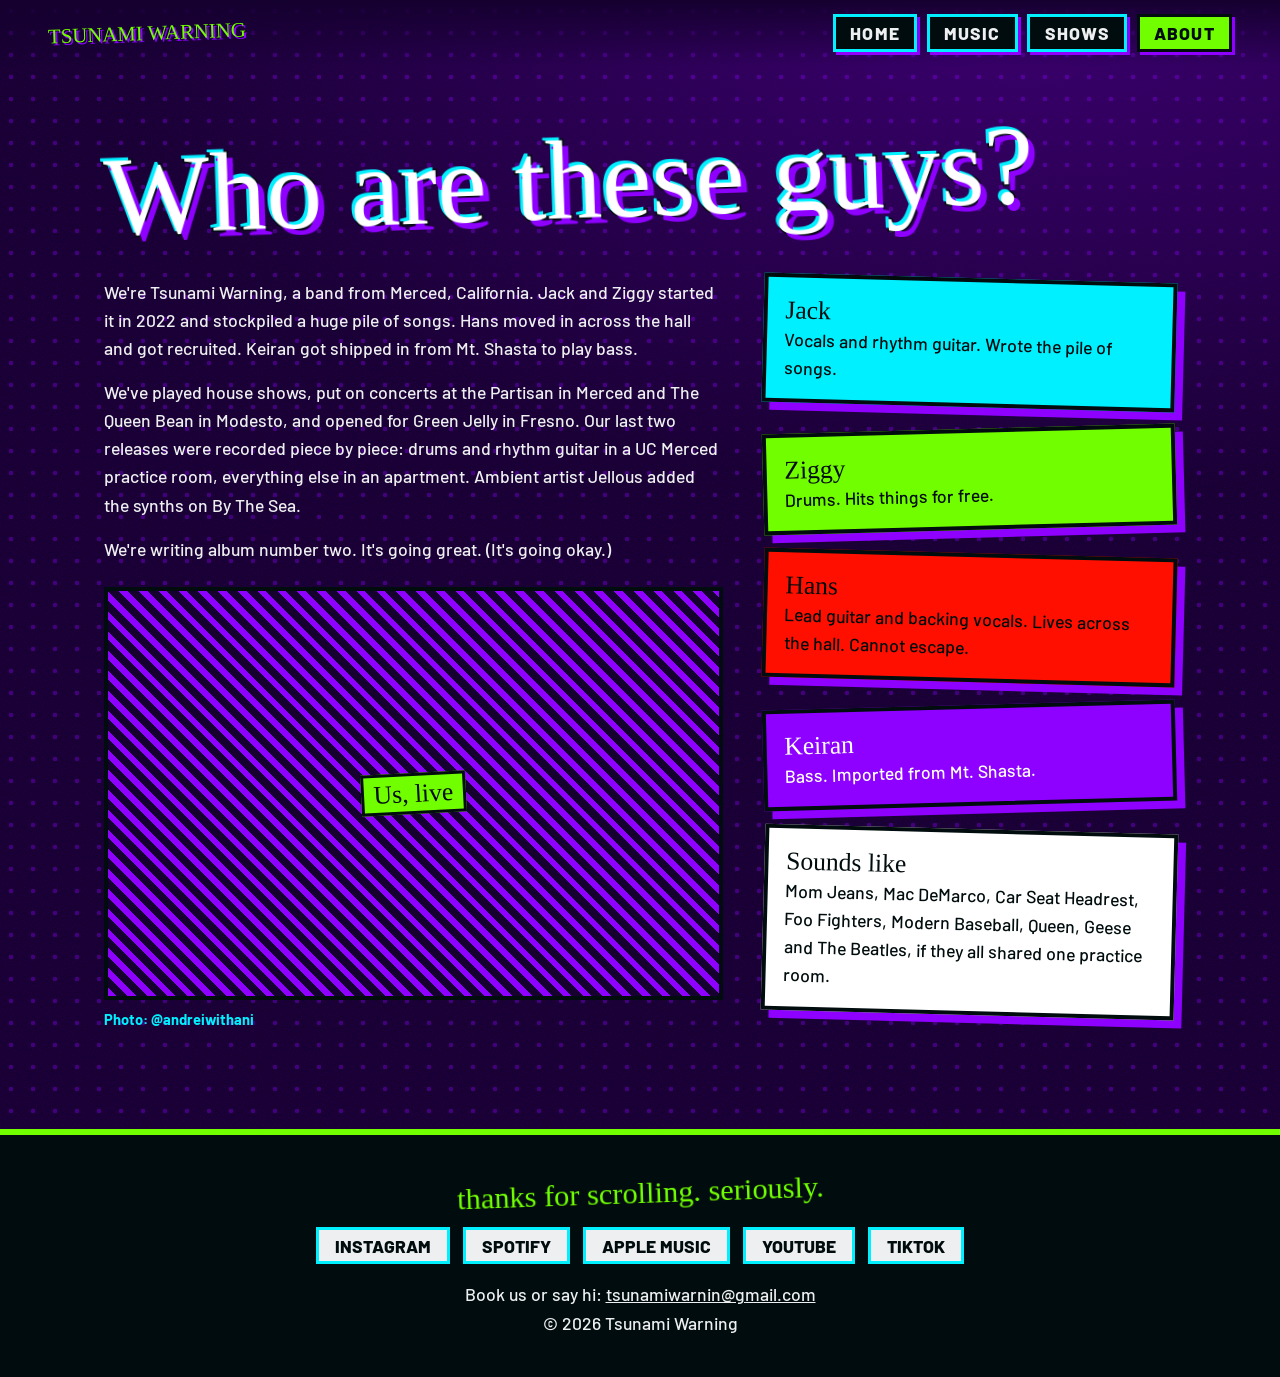
==== about.html @ 98453cb0 "Add files via upload" ====
<!DOCTYPE html>
<html lang="en">
<head>
<meta charset="utf-8">
<meta name="viewport" content="width=device-width, initial-scale=1">
<title>About | Tsunami Warning</title>
<meta name="description" content="Tsunami Warning: four friends from Merced, CA who play indie rock for fun.">
<link rel="preconnect" href="https://fonts.googleapis.com">
<link rel="preconnect" href="https://fonts.gstatic.com" crossorigin>
<link href="https://fonts.googleapis.com/css2?family=Barlow:wght@500;700;800&family=Permanent+Marker&family=Rubik+Spray+Paint&display=swap" rel="stylesheet">
<link rel="icon" href="images/logo.png">
<link rel="stylesheet" href="style.css">
</head>
<body>
<div class="wash" aria-hidden="true"><div class="layer"></div><div class="layer"></div><div class="layer"></div></div>
<nav><a class="brand" href="index.html">TSUNAMI WARNING</a><ul><li><a href="index.html">Home</a></li><li><a href="music.html">Music</a></li><li><a href="shows.html">Shows</a></li><li><a href="about.html" aria-current="page">About</a></li></ul></nav>
<main>
<div class="page-head"><h1 class="in" style="--r:-2deg">Who are these guys?</h1></div>
<section class="about">
<div>
<p>We're Tsunami Warning, a band from Merced, California. Jack and Ziggy started it in 2022 and stockpiled a huge pile of songs. Hans moved in across the hall and got recruited. Keiran got shipped in from Mt. Shasta to play bass.</p>
<p>We've played house shows, put on concerts at the Partisan in Merced and The Queen Bean in Modesto, and opened for Green Jelly in Fresno. Our last two releases were recorded piece by piece: drums and rhythm guitar in a UC Merced practice room, everything else in an apartment. Ambient artist Jellous added the synths on By The Sea.</p>
<p>We're writing album number two. It's going great. (It's going okay.)</p>
<div class="art wide"><span>Us, live</span><img src="images/band.jpg" alt="Us, live" loading="lazy" onerror="this.remove()"></div>
<small class="credit">Photo: @andreiwithani</small>
</div>
<ul class="members">
<li class="card"><b>Jack</b>Vocals and rhythm guitar. Wrote the pile of songs.</li>
<li class="card"><b>Ziggy</b>Drums. Hits things for free.</li>
<li class="card"><b>Hans</b>Lead guitar and backing vocals. Lives across the hall. Cannot escape.</li>
<li class="card"><b>Keiran</b>Bass. Imported from Mt. Shasta.</li>
<li class="card" style="background:#fff"><b>Sounds like</b>Mom Jeans, Mac DeMarco, Car Seat Headrest, Foo Fighters, Modern Baseball, Queen, Geese and The Beatles, if they all shared one practice room.</li>
</ul>
</section>
</main>
<footer>
<p class="note">thanks for scrolling. seriously.</p>
<div class="links"><a href="https://www.instagram.com/tsunamiwarningtheband">Instagram</a><a href="https://open.spotify.com/artist/2QBgW9PXVuxDVkSPlu98FF">Spotify</a><a href="https://music.apple.com/us/artist/tsunami-warning/1739964219">Apple Music</a><a href="https://www.youtube.com/@TsunamiWarnin">YouTube</a><a href="https://www.tiktok.com/@tsunamiwarningtheband">TikTok</a></div>
<p>Book us or say hi: <a href="mailto:tsunamiwarnin@gmail.com">tsunamiwarnin@gmail.com</a></p>
<p>&copy; 2026 Tsunami Warning</p>
</footer>
</body>
</html>
---- style.css ----
*{box-sizing:border-box;margin:0}
:root{--cyan:#00F0FF;--purple:#8E00FF;--red:#FF0F00;--lime:#71FF00;--ink:#000C0D;--dark:#15002F;--light:#EDEFF0;
--wave:url("data:image/svg+xml,%3Csvg xmlns='http://www.w3.org/2000/svg' viewBox='0 0 1200 120'%3E%3Cpath d='M0 70C150 0 300 130 450 70S750 10 900 70 1050 130 1200 70V120H0Z'/%3E%3C/svg%3E");
--grain:url("data:image/svg+xml,%3Csvg xmlns='http://www.w3.org/2000/svg' width='200' height='200'%3E%3Cfilter id='n'%3E%3CfeTurbulence type='fractalNoise' baseFrequency='.8' numOctaves='2'/%3E%3C/filter%3E%3Crect width='200' height='200' filter='url(%23n)' opacity='.5'/%3E%3C/svg%3E")}
html{scroll-behavior:smooth}
body{background:var(--dark);background-image:radial-gradient(rgba(142,0,255,.35) 2px,transparent 2.6px),radial-gradient(120% 60% at 80% 0,#3B006F,transparent 60%),var(--grain);background-size:22px 22px,auto,200px 200px;background-blend-mode:normal,normal,soft-light;color:var(--light);font:500 1.1rem/1.6 Barlow,system-ui,sans-serif;min-height:100vh;display:flex;flex-direction:column;overflow-x:hidden}
main{flex:1;padding-top:5.5rem}
a{color:inherit}
:focus-visible{outline:4px solid var(--lime);outline-offset:3px}
h1,h2,h3{font-family:"Permanent Marker",cursive;font-weight:400;line-height:1.05}
.note{font:400 1.5rem/1.2 "Permanent Marker",cursive;display:inline-block;color:var(--lime);transform:rotate(-2deg)}

/* wave wash on every page load */
.wash{position:fixed;inset:0;z-index:100;overflow:hidden;pointer-events:none;animation:gone 0s 2.7s forwards}
.layer{position:absolute;inset:0;background:var(--c);transform:translateY(calc(100% + 120px));animation:rise 2s cubic-bezier(.65,0,.3,1) var(--d) forwards}
.layer::before{content:"";position:absolute;left:0;right:0;top:-119px;height:120px;background:var(--c);-webkit-mask:var(--wave) 0 0/600px 120px repeat-x;mask:var(--wave) 0 0/600px 120px repeat-x;animation:slosh 1.4s linear infinite}
.layer:nth-child(1){--c:var(--lime);--d:0s}
.layer:nth-child(2){--c:var(--cyan);--d:.2s}
.layer:nth-child(3){--c:var(--dark);--d:.4s}
@keyframes rise{to{transform:translateY(-100%)}}
@keyframes slosh{to{-webkit-mask-position:600px 0;mask-position:600px 0}}
@keyframes gone{to{visibility:hidden}}
/* spray-in: blurry to sharp, like the logo lettering */
.in{opacity:0;filter:blur(14px);transform:translateY(24px) rotate(var(--r,0deg));animation:spray .9s ease-out var(--t,1.9s) forwards}
@keyframes spray{to{opacity:1;filter:blur(0);transform:rotate(var(--r,0deg))}}

nav{position:fixed;top:0;left:0;right:0;z-index:50;display:flex;justify-content:space-between;align-items:center;gap:1rem;padding:.9rem clamp(1rem,4vw,3rem);background:linear-gradient(var(--dark),transparent)}
.brand{font:400 1.3rem "Permanent Marker",cursive;text-decoration:none;color:var(--lime);text-shadow:2px 2px 0 var(--purple);transform:rotate(-2deg)}
nav ul{display:flex;gap:.6rem;list-style:none;padding:0;flex-wrap:wrap}
nav ul a{display:block;text-decoration:none;font-weight:800;text-transform:uppercase;letter-spacing:.06em;background:var(--ink);border:3px solid var(--cyan);box-shadow:3px 3px 0 var(--purple);padding:.1rem .9rem;transition:transform .15s}
nav ul a:hover{transform:translate(-2px,-2px) rotate(-3deg);background:var(--cyan);color:var(--ink)}
nav ul a[aria-current]{background:var(--lime);border-color:var(--ink);color:var(--ink)}

.hero{display:grid;grid-template-columns:1.3fr 1fr;column-gap:2rem;align-items:center;padding:clamp(1.5rem,5vw,3rem) clamp(1.2rem,5vw,4rem) 3rem;max-width:1200px;margin:auto}
.hero>*{grid-column:1;justify-self:start}
.hero .logo{grid-column:2;grid-row:1/span 4;justify-self:center;width:min(100%,430px);aspect-ratio:1;border-radius:50%;border:5px solid var(--ink);box-shadow:10px 10px 0 var(--purple),-6px -6px 0 var(--cyan);object-fit:cover;background:var(--light)}
.title{font-family:"Rubik Spray Paint","Permanent Marker",cursive;font-size:clamp(3rem,9vw,7.5rem);line-height:.95;color:#fff;-webkit-text-stroke:3px var(--ink);paint-order:stroke fill;text-shadow:6px 6px 0 var(--purple),-3px -3px 0 var(--cyan);transform:rotate(-3deg)}
.title span{display:block;color:var(--lime);margin-left:.3em}
.hero p.lead{max-width:30ch;font-size:1.4rem;font-weight:700;margin:1.5rem 0 .5rem}
.cta{display:flex;gap:1rem;flex-wrap:wrap;margin-top:1.5rem}
.btn{display:inline-block;font-weight:800;text-transform:uppercase;letter-spacing:.05em;text-decoration:none;background:var(--light);color:var(--ink);border:4px solid var(--ink);box-shadow:6px 6px 0 var(--cyan);padding:.6rem 1.3rem;transition:transform .12s,box-shadow .12s}
.btn:hover{transform:translate(4px,4px);box-shadow:2px 2px 0 var(--cyan)}
.btn.main{background:var(--lime)}
.btn.sm{padding:.2rem .8rem;font-size:.95rem;box-shadow:4px 4px 0 var(--purple);border-width:3px}

.ticker{overflow:hidden;background:var(--lime);color:var(--ink);border-block:4px solid var(--ink);transform:rotate(-1.5deg);margin:1rem -2rem;font:400 1.4rem "Permanent Marker",cursive}
.track{display:flex;width:max-content;animation:scroll 28s linear infinite;padding:.5rem 0}
.track span{padding-right:2rem;white-space:nowrap}
@keyframes scroll{to{transform:translateX(-50%)}}

.page-head{padding:2rem clamp(1.2rem,5vw,4rem) 0;max-width:1200px;margin:auto}
.page-head h1{font-size:clamp(3rem,10vw,7rem);color:#fff;-webkit-text-stroke:3px var(--ink);paint-order:stroke fill;text-shadow:6px 6px 0 var(--purple),-3px -3px 0 var(--cyan);transform:rotate(-2deg)}
section{padding:2.5rem clamp(1.2rem,5vw,4rem) 3rem;max-width:1200px;margin:auto}
h2{font-size:clamp(2rem,5vw,3.2rem);margin-bottom:1.8rem;color:#fff;text-shadow:3px 3px 0 var(--purple)}
h2::after{content:"";display:block;height:14px;width:min(260px,70%);background:var(--cyan);-webkit-mask:var(--wave) 0 0/90px 14px repeat-x;mask:var(--wave) 0 0/90px 14px repeat-x;margin-top:.4rem}
.card{background:var(--light);color:var(--ink);border:4px solid var(--ink);box-shadow:8px 8px 0 var(--purple);padding:1.1rem}

.releases{display:grid;grid-template-columns:repeat(auto-fit,minmax(220px,1fr));gap:2.2rem}
.rel{position:relative;transition:transform .2s}
.rel:nth-child(odd){transform:rotate(-2deg)}.rel:nth-child(even){transform:rotate(1.8deg);box-shadow:8px 8px 0 var(--cyan)}
.rel:hover{transform:rotate(0) scale(1.03)}
.rel::before{content:"";position:absolute;top:-14px;left:50%;width:90px;height:26px;background:rgba(113,255,0,.9);border:2px solid var(--ink);transform:translateX(-50%) rotate(-4deg)}
.art{position:relative;aspect-ratio:1;display:grid;place-items:center;text-align:center;padding:1rem;margin-bottom:.9rem;border:4px solid var(--ink);background:repeating-linear-gradient(45deg,var(--purple) 0 6px,var(--dark) 6px 14px);font:400 1.6rem/1 "Permanent Marker",cursive}
.art span{background:var(--lime);color:var(--ink);border:3px solid var(--ink);padding:.3rem .6rem;transform:rotate(-3deg)}
.art.wide{aspect-ratio:3/2;margin:1.5rem 0 .3rem}
.art img{position:absolute;inset:0;width:100%;height:100%;object-fit:cover}
.rel h3{font-size:1.4rem}.rel p{font-weight:700;opacity:.65}
.rel .links{display:flex;gap:.6rem;margin-top:.7rem;flex-wrap:wrap}
.vids{display:grid;grid-template-columns:repeat(auto-fit,minmax(300px,1fr));gap:2rem}
.vids .card{padding:.5rem}.vids .card:nth-child(odd){transform:rotate(-1deg)}.vids .card:nth-child(even){transform:rotate(1deg);box-shadow:8px 8px 0 var(--red)}
.vids iframe{display:block;width:100%;aspect-ratio:16/9;border:0}

.shows{list-style:none;padding:0;display:grid;gap:1.5rem}
.ticket{display:grid;grid-template-columns:auto 1fr auto;gap:1.5rem;align-items:center;background:var(--lime);color:var(--ink);border:4px dashed var(--ink);box-shadow:8px 8px 0 var(--cyan);padding:1.2rem 1.5rem}
.ticket:nth-child(even){transform:rotate(1deg);background:var(--cyan);box-shadow:8px 8px 0 var(--purple)}.ticket:nth-child(odd){transform:rotate(-1deg)}
.ticket time{font:400 2.2rem/1 "Permanent Marker",cursive;padding-right:1.5rem;border-right:4px dashed var(--ink)}
.ticket b{font-size:1.4rem}.ticket small{display:block;font-size:1.05rem;font-weight:600}

.about{display:grid;grid-template-columns:3fr 2fr;gap:2.5rem;align-items:start}
.about p+p{margin-top:1rem}
.members{list-style:none;padding:0;display:grid;gap:1.4rem}
.members li:nth-child(odd){transform:rotate(1.5deg)}.members li:nth-child(even){transform:rotate(-1.5deg)}
.members b{font:400 1.6rem "Permanent Marker",cursive;display:block}
.members li:nth-child(1){background:var(--cyan)}.members li:nth-child(2){background:var(--lime)}.members li:nth-child(3){background:var(--red)}.members li:nth-child(4){background:var(--purple);color:#fff}
small.credit{font-weight:700;color:var(--cyan)}

footer{margin-top:3rem;background:var(--ink);border-top:6px solid var(--lime);text-align:center;padding:2.5rem 1.5rem}
footer .note{font-size:1.9rem}
footer .links{display:flex;justify-content:center;gap:.8rem;flex-wrap:wrap;margin:1rem 0}
footer .links a{background:var(--light);color:var(--ink);font-weight:800;text-transform:uppercase;text-decoration:none;padding:.1rem 1rem;border:3px solid var(--cyan)}
footer .links a:hover{background:var(--lime)}
@media(max-width:800px){.hero{grid-template-columns:1fr}.hero .logo{grid-column:1;grid-row:auto;order:-1;width:min(80%,320px);margin-bottom:1.5rem}}
@media(max-width:700px){.brand{display:none}nav{justify-content:center}.about{grid-template-columns:1fr}.ticket{grid-template-columns:1fr;gap:.5rem}.ticket time{border:0;padding:0}}
@media(prefers-reduced-motion:reduce){.wash{display:none}.in{animation:none;opacity:1;filter:none;transform:rotate(var(--r,0deg))}.track{animation:none}}
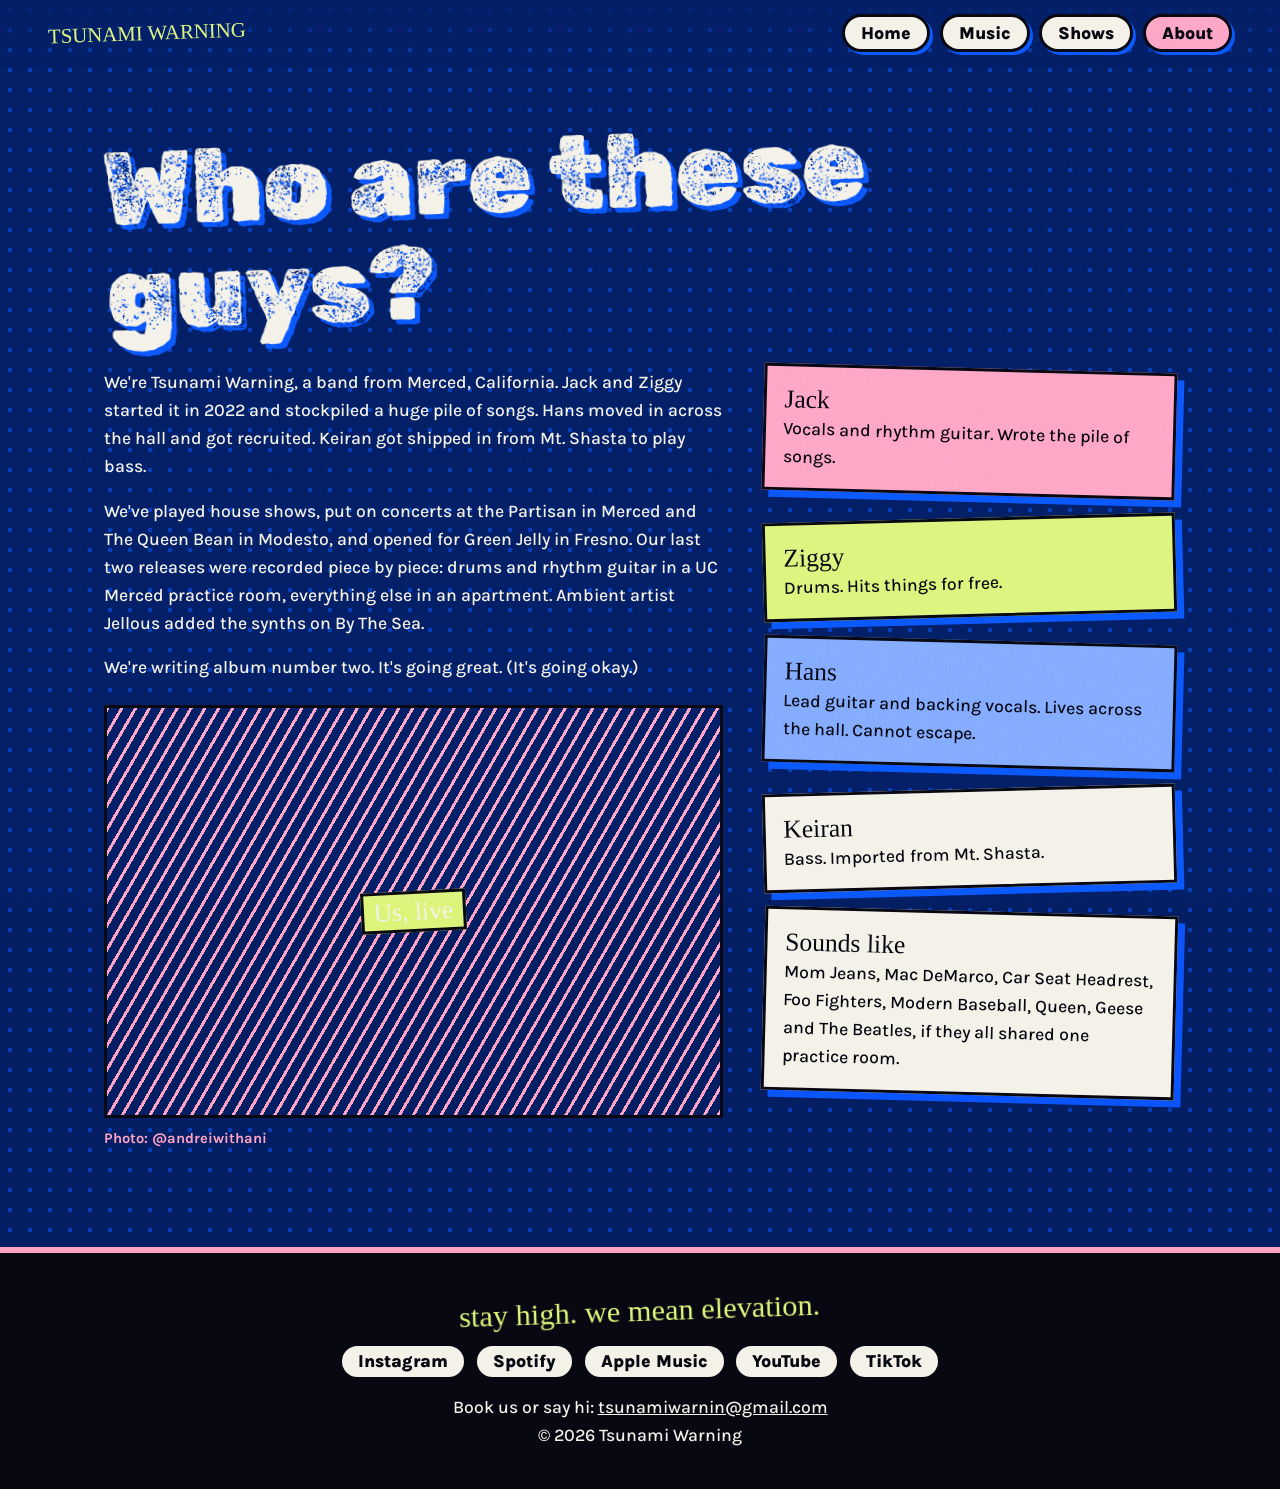
==== commit d85f4cfd: "Add files via upload" ====
--- a/about.html
+++ b/about.html
@@ -4,10 +4,10 @@
 <meta charset="utf-8">
 <meta name="viewport" content="width=device-width, initial-scale=1">
 <title>About | Tsunami Warning</title>
-<meta name="description" content="Tsunami Warning: four friends from Merced, CA who play indie rock for fun.">
+<meta name="description" content="Tsunami Warning: indie rock from Merced, CA. What do you do in a Tsunami Warning? Get as high as possible.">
 <link rel="preconnect" href="https://fonts.googleapis.com">
 <link rel="preconnect" href="https://fonts.gstatic.com" crossorigin>
-<link href="https://fonts.googleapis.com/css2?family=Barlow:wght@500;700;800&family=Permanent+Marker&family=Rubik+Spray+Paint&display=swap" rel="stylesheet">
+<link href="https://fonts.googleapis.com/css2?family=Karla:wght@500;700;800&family=Permanent+Marker&family=Rubik+Dirt&display=swap" rel="stylesheet">
 <link rel="icon" href="images/logo.png">
 <link rel="stylesheet" href="style.css">
 </head>
@@ -28,16 +28,17 @@
 <li class="card"><b>Jack</b>Vocals and rhythm guitar. Wrote the pile of songs.</li>
 <li class="card"><b>Ziggy</b>Drums. Hits things for free.</li>
 <li class="card"><b>Hans</b>Lead guitar and backing vocals. Lives across the hall. Cannot escape.</li>
-<li class="card"><b>Keiran</b>Bass. Imported from Mt. Shasta.</li>
-<li class="card" style="background:#fff"><b>Sounds like</b>Mom Jeans, Mac DeMarco, Car Seat Headrest, Foo Fighters, Modern Baseball, Queen, Geese and The Beatles, if they all shared one practice room.</li>
+<li class="card" style="background-color:var(--paper)"><b>Keiran</b>Bass. Imported from Mt. Shasta.</li>
+<li class="card" style="background-color:var(--paper)"><b>Sounds like</b>Mom Jeans, Mac DeMarco, Car Seat Headrest, Foo Fighters, Modern Baseball, Queen, Geese and The Beatles, if they all shared one practice room.</li>
 </ul>
 </section>
 </main>
 <footer>
-<p class="note">thanks for scrolling. seriously.</p>
+<p class="note">stay high. we mean elevation.</p>
 <div class="links"><a href="https://www.instagram.com/tsunamiwarningtheband">Instagram</a><a href="https://open.spotify.com/artist/2QBgW9PXVuxDVkSPlu98FF">Spotify</a><a href="https://music.apple.com/us/artist/tsunami-warning/1739964219">Apple Music</a><a href="https://www.youtube.com/@TsunamiWarnin">YouTube</a><a href="https://www.tiktok.com/@tsunamiwarningtheband">TikTok</a></div>
 <p>Book us or say hi: <a href="mailto:tsunamiwarnin@gmail.com">tsunamiwarnin@gmail.com</a></p>
 <p>&copy; 2026 Tsunami Warning</p>
 </footer>
+
 </body>
 </html>
--- a/style.css
+++ b/style.css
@@ -1,94 +1,111 @@
 *{box-sizing:border-box;margin:0}
-:root{--cyan:#00F0FF;--purple:#8E00FF;--red:#FF0F00;--lime:#71FF00;--ink:#000C0D;--dark:#15002F;--light:#EDEFF0;
+[hidden]{display:none!important}
+:root{--navy:#031e63;--royal:#0a55ff;--pink:#ffa3c4;--crimson:#b00b40;--lime:#dcf47a;--ink:#080812;--paper:#f4f1e8;
 --wave:url("data:image/svg+xml,%3Csvg xmlns='http://www.w3.org/2000/svg' viewBox='0 0 1200 120'%3E%3Cpath d='M0 70C150 0 300 130 450 70S750 10 900 70 1050 130 1200 70V120H0Z'/%3E%3C/svg%3E");
---grain:url("data:image/svg+xml,%3Csvg xmlns='http://www.w3.org/2000/svg' width='200' height='200'%3E%3Cfilter id='n'%3E%3CfeTurbulence type='fractalNoise' baseFrequency='.8' numOctaves='2'/%3E%3C/filter%3E%3Crect width='200' height='200' filter='url(%23n)' opacity='.5'/%3E%3C/svg%3E")}
+--grain:url("data:image/svg+xml,%3Csvg xmlns='http://www.w3.org/2000/svg' width='220' height='220'%3E%3Cfilter id='n'%3E%3CfeTurbulence type='fractalNoise' baseFrequency='.75' numOctaves='3'/%3E%3C/filter%3E%3Crect width='220' height='220' filter='url(%23n)'/%3E%3C/svg%3E")}
 html{scroll-behavior:smooth}
-body{background:var(--dark);background-image:radial-gradient(rgba(142,0,255,.35) 2px,transparent 2.6px),radial-gradient(120% 60% at 80% 0,#3B006F,transparent 60%),var(--grain);background-size:22px 22px,auto,200px 200px;background-blend-mode:normal,normal,soft-light;color:var(--light);font:500 1.1rem/1.6 Barlow,system-ui,sans-serif;min-height:100vh;display:flex;flex-direction:column;overflow-x:hidden}
+body{background:var(--navy) radial-gradient(rgba(10,85,255,.55) 2px,transparent 2.6px) 0 0/20px 20px;color:var(--paper);font:500 1.1rem/1.6 Karla,system-ui,sans-serif;min-height:100vh;display:flex;flex-direction:column;overflow-x:hidden}
+body::after{content:"";position:fixed;inset:0;background:var(--grain);opacity:.22;mix-blend-mode:overlay;pointer-events:none;z-index:60}
 main{flex:1;padding-top:5.5rem}
 a{color:inherit}
 :focus-visible{outline:4px solid var(--lime);outline-offset:3px}
 h1,h2,h3{font-family:"Permanent Marker",cursive;font-weight:400;line-height:1.05}
 .note{font:400 1.5rem/1.2 "Permanent Marker",cursive;display:inline-block;color:var(--lime);transform:rotate(-2deg)}
 
-/* wave wash on every page load */
 .wash{position:fixed;inset:0;z-index:100;overflow:hidden;pointer-events:none;animation:gone 0s 2.7s forwards}
 .layer{position:absolute;inset:0;background:var(--c);transform:translateY(calc(100% + 120px));animation:rise 2s cubic-bezier(.65,0,.3,1) var(--d) forwards}
 .layer::before{content:"";position:absolute;left:0;right:0;top:-119px;height:120px;background:var(--c);-webkit-mask:var(--wave) 0 0/600px 120px repeat-x;mask:var(--wave) 0 0/600px 120px repeat-x;animation:slosh 1.4s linear infinite}
-.layer:nth-child(1){--c:var(--lime);--d:0s}
-.layer:nth-child(2){--c:var(--cyan);--d:.2s}
-.layer:nth-child(3){--c:var(--dark);--d:.4s}
+.layer:nth-child(1){--c:var(--pink);--d:0s}
+.layer:nth-child(2){--c:var(--royal);--d:.2s}
+.layer:nth-child(3){--c:var(--navy);--d:.4s}
 @keyframes rise{to{transform:translateY(-100%)}}
 @keyframes slosh{to{-webkit-mask-position:600px 0;mask-position:600px 0}}
 @keyframes gone{to{visibility:hidden}}
-/* spray-in: blurry to sharp, like the logo lettering */
-.in{opacity:0;filter:blur(14px);transform:translateY(24px) rotate(var(--r,0deg));animation:spray .9s ease-out var(--t,1.9s) forwards}
-@keyframes spray{to{opacity:1;filter:blur(0);transform:rotate(var(--r,0deg))}}
+.in{opacity:0;transform:translateY(24px) rotate(var(--r,0deg));animation:pop .8s cubic-bezier(.3,1.5,.5,1) var(--t,1.9s) forwards}
+@keyframes pop{to{opacity:1;transform:rotate(var(--r,0deg))}}
 
-nav{position:fixed;top:0;left:0;right:0;z-index:50;display:flex;justify-content:space-between;align-items:center;gap:1rem;padding:.9rem clamp(1rem,4vw,3rem);background:linear-gradient(var(--dark),transparent)}
-.brand{font:400 1.3rem "Permanent Marker",cursive;text-decoration:none;color:var(--lime);text-shadow:2px 2px 0 var(--purple);transform:rotate(-2deg)}
+nav{position:fixed;top:0;left:0;right:0;z-index:50;display:flex;justify-content:space-between;align-items:center;gap:1rem;padding:.9rem clamp(1rem,4vw,3rem);background:linear-gradient(var(--navy),transparent)}
+.brand{font:400 1.3rem "Permanent Marker",cursive;text-decoration:none;color:var(--lime);transform:rotate(-2deg)}
 nav ul{display:flex;gap:.6rem;list-style:none;padding:0;flex-wrap:wrap}
-nav ul a{display:block;text-decoration:none;font-weight:800;text-transform:uppercase;letter-spacing:.06em;background:var(--ink);border:3px solid var(--cyan);box-shadow:3px 3px 0 var(--purple);padding:.1rem .9rem;transition:transform .15s}
-nav ul a:hover{transform:translate(-2px,-2px) rotate(-3deg);background:var(--cyan);color:var(--ink)}
-nav ul a[aria-current]{background:var(--lime);border-color:var(--ink);color:var(--ink)}
+nav ul a{display:block;text-decoration:none;font-weight:800;background:var(--paper);color:var(--ink);border:3px solid var(--ink);border-radius:999px;box-shadow:3px 3px 0 var(--royal);padding:.1rem 1rem;transition:transform .15s}
+nav ul a:hover{transform:translate(-2px,-2px) rotate(-3deg)}
+nav ul a[aria-current]{background:var(--pink)}
 
-.hero{display:grid;grid-template-columns:1.3fr 1fr;column-gap:2rem;align-items:center;padding:clamp(1.5rem,5vw,3rem) clamp(1.2rem,5vw,4rem) 3rem;max-width:1200px;margin:auto}
+.hero{display:grid;grid-template-columns:1.3fr 1fr;column-gap:2rem;align-items:center;padding:clamp(1.5rem,5vw,3rem) clamp(1.2rem,5vw,4rem) 3rem;max-width:1200px;margin:auto;position:relative;isolation:isolate}
+.hero::before{content:"";position:absolute;right:6%;top:6%;width:240px;height:300px;background:repeating-linear-gradient(-60deg,var(--lime) 0 2px,transparent 2px 9px);opacity:.6;transform:rotate(14deg);z-index:-1}
 .hero>*{grid-column:1;justify-self:start}
-.hero .logo{grid-column:2;grid-row:1/span 4;justify-self:center;width:min(100%,430px);aspect-ratio:1;border-radius:50%;border:5px solid var(--ink);box-shadow:10px 10px 0 var(--purple),-6px -6px 0 var(--cyan);object-fit:cover;background:var(--light)}
-.title{font-family:"Rubik Spray Paint","Permanent Marker",cursive;font-size:clamp(3rem,9vw,7.5rem);line-height:.95;color:#fff;-webkit-text-stroke:3px var(--ink);paint-order:stroke fill;text-shadow:6px 6px 0 var(--purple),-3px -3px 0 var(--cyan);transform:rotate(-3deg)}
-.title span{display:block;color:var(--lime);margin-left:.3em}
-.hero p.lead{max-width:30ch;font-size:1.4rem;font-weight:700;margin:1.5rem 0 .5rem}
-.cta{display:flex;gap:1rem;flex-wrap:wrap;margin-top:1.5rem}
-.btn{display:inline-block;font-weight:800;text-transform:uppercase;letter-spacing:.05em;text-decoration:none;background:var(--light);color:var(--ink);border:4px solid var(--ink);box-shadow:6px 6px 0 var(--cyan);padding:.6rem 1.3rem;transition:transform .12s,box-shadow .12s}
-.btn:hover{transform:translate(4px,4px);box-shadow:2px 2px 0 var(--cyan)}
+.hero .logo{grid-column:2;grid-row:1/span 5;justify-self:center;width:min(100%,420px);aspect-ratio:1;border-radius:50%;border:5px solid var(--ink);box-shadow:9px 9px 0 var(--crimson);animation:bob 5s ease-in-out infinite}
+@keyframes bob{50%{translate:0 -10px}}
+.title{font:400 clamp(3rem,9vw,7.2rem)/.95 "Rubik Dirt","Permanent Marker",cursive;color:var(--paper);text-shadow:5px 5px 0 var(--royal);transform:rotate(-2deg)}
+.title span{display:block;color:var(--pink);margin-left:.3em}
+.ask{margin-top:1.5rem;font-weight:800;text-transform:uppercase;letter-spacing:.12em;font-size:1rem;color:var(--pink)}
+.answer{font:400 clamp(2rem,5.5vw,3.6rem)/1.05 "Permanent Marker",cursive;color:var(--lime);text-decoration:underline wavy var(--pink);text-underline-offset:.2em;text-decoration-thickness:3px;transform:rotate(-1deg);margin-top:.3rem}
+.cta{display:flex;gap:1rem;flex-wrap:wrap;margin-top:1.8rem}
+.btn{display:inline-block;font-weight:800;text-decoration:none;background:var(--paper);color:var(--ink);border:3px solid var(--ink);border-radius:10px;box-shadow:5px 5px 0 var(--pink);padding:.6rem 1.3rem;transition:transform .12s,box-shadow .12s}
+.btn:hover{transform:translate(3px,3px) rotate(-1deg);box-shadow:2px 2px 0 var(--pink)}
 .btn.main{background:var(--lime)}
-.btn.sm{padding:.2rem .8rem;font-size:.95rem;box-shadow:4px 4px 0 var(--purple);border-width:3px}
+.btn.sm{padding:.2rem .8rem;font-size:.95rem;box-shadow:3px 3px 0 var(--royal)}
 
-.ticker{overflow:hidden;background:var(--lime);color:var(--ink);border-block:4px solid var(--ink);transform:rotate(-1.5deg);margin:1rem -2rem;font:400 1.4rem "Permanent Marker",cursive}
-.track{display:flex;width:max-content;animation:scroll 28s linear infinite;padding:.5rem 0}
+.ticker{overflow:hidden;background:var(--crimson);color:var(--paper);border-block:4px solid var(--ink);transform:rotate(-1.5deg);margin:1rem -2rem;font:400 1.35rem "Permanent Marker",cursive}
+.track{display:flex;width:max-content;animation:scroll 32s linear infinite;padding:.5rem 0}
 .track span{padding-right:2rem;white-space:nowrap}
 @keyframes scroll{to{transform:translateX(-50%)}}
 
 .page-head{padding:2rem clamp(1.2rem,5vw,4rem) 0;max-width:1200px;margin:auto}
-.page-head h1{font-size:clamp(3rem,10vw,7rem);color:#fff;-webkit-text-stroke:3px var(--ink);paint-order:stroke fill;text-shadow:6px 6px 0 var(--purple),-3px -3px 0 var(--cyan);transform:rotate(-2deg)}
+.page-head h1{font:400 clamp(3rem,10vw,6.5rem)/1 "Rubik Dirt","Permanent Marker",cursive;text-shadow:5px 5px 0 var(--royal);transform:rotate(-2deg)}
 section{padding:2.5rem clamp(1.2rem,5vw,4rem) 3rem;max-width:1200px;margin:auto}
-h2{font-size:clamp(2rem,5vw,3.2rem);margin-bottom:1.8rem;color:#fff;text-shadow:3px 3px 0 var(--purple)}
-h2::after{content:"";display:block;height:14px;width:min(260px,70%);background:var(--cyan);-webkit-mask:var(--wave) 0 0/90px 14px repeat-x;mask:var(--wave) 0 0/90px 14px repeat-x;margin-top:.4rem}
-.card{background:var(--light);color:var(--ink);border:4px solid var(--ink);box-shadow:8px 8px 0 var(--purple);padding:1.1rem}
+h2{font-size:clamp(2rem,5vw,3.2rem);margin-bottom:1.8rem;text-shadow:3px 3px 0 var(--royal)}
+h2::after{content:"";display:block;height:14px;width:min(260px,70%);background:var(--pink);-webkit-mask:var(--wave) 0 0/90px 14px repeat-x;mask:var(--wave) 0 0/90px 14px repeat-x;margin-top:.4rem}
+.card{background:var(--paper) radial-gradient(circle at 15% 10%,rgba(60,40,0,.10),transparent 45%),radial-gradient(circle at 90% 95%,rgba(60,40,0,.12),transparent 40%);color:var(--ink);border:3px solid var(--ink);box-shadow:7px 7px 0 var(--royal);padding:1.1rem}
 
 .releases{display:grid;grid-template-columns:repeat(auto-fit,minmax(220px,1fr));gap:2.2rem}
 .rel{position:relative;transition:transform .2s}
-.rel:nth-child(odd){transform:rotate(-2deg)}.rel:nth-child(even){transform:rotate(1.8deg);box-shadow:8px 8px 0 var(--cyan)}
+.rel:nth-child(odd){transform:rotate(-2deg)}.rel:nth-child(even){transform:rotate(1.8deg);box-shadow:7px 7px 0 var(--crimson)}
 .rel:hover{transform:rotate(0) scale(1.03)}
-.rel::before{content:"";position:absolute;top:-14px;left:50%;width:90px;height:26px;background:rgba(113,255,0,.9);border:2px solid var(--ink);transform:translateX(-50%) rotate(-4deg)}
-.art{position:relative;aspect-ratio:1;display:grid;place-items:center;text-align:center;padding:1rem;margin-bottom:.9rem;border:4px solid var(--ink);background:repeating-linear-gradient(45deg,var(--purple) 0 6px,var(--dark) 6px 14px);font:400 1.6rem/1 "Permanent Marker",cursive}
-.art span{background:var(--lime);color:var(--ink);border:3px solid var(--ink);padding:.3rem .6rem;transform:rotate(-3deg)}
+.rel::before{content:"";position:absolute;top:-14px;left:50%;width:90px;height:26px;background:rgba(220,244,122,.9);border:2px solid var(--ink);transform:translateX(-50%) rotate(-4deg)}
+.art{position:relative;aspect-ratio:1;display:grid;place-items:center;text-align:center;padding:1rem;margin-bottom:.9rem;border:3px solid var(--ink);background:repeating-linear-gradient(-60deg,var(--pink) 0 3px,var(--navy) 3px 12px);font:400 1.6rem/1 "Permanent Marker",cursive}
+.art span{background:var(--lime);border:3px solid var(--ink);padding:.3rem .6rem;transform:rotate(-3deg)}
 .art.wide{aspect-ratio:3/2;margin:1.5rem 0 .3rem}
 .art img{position:absolute;inset:0;width:100%;height:100%;object-fit:cover}
 .rel h3{font-size:1.4rem}.rel p{font-weight:700;opacity:.65}
 .rel .links{display:flex;gap:.6rem;margin-top:.7rem;flex-wrap:wrap}
 .vids{display:grid;grid-template-columns:repeat(auto-fit,minmax(300px,1fr));gap:2rem}
-.vids .card{padding:.5rem}.vids .card:nth-child(odd){transform:rotate(-1deg)}.vids .card:nth-child(even){transform:rotate(1deg);box-shadow:8px 8px 0 var(--red)}
+.vids .card{padding:.5rem}.vids .card:nth-child(odd){transform:rotate(-1deg)}.vids .card:nth-child(even){transform:rotate(1deg);box-shadow:7px 7px 0 var(--crimson)}
 .vids iframe{display:block;width:100%;aspect-ratio:16/9;border:0}
 
+.search{display:flex;flex-wrap:wrap;align-items:center;gap:.8rem 1.2rem;margin-bottom:2rem}
+.search label{color:var(--lime)}
+.search input{flex:1;min-width:240px;max-width:520px;font:600 1.15rem Karla,sans-serif;color:var(--ink);background:var(--paper);border:3px solid var(--ink);border-radius:999px;box-shadow:4px 4px 0 var(--pink);padding:.6rem 1.3rem}
+.search input::placeholder{color:#555}
 .shows{list-style:none;padding:0;display:grid;gap:1.5rem}
-.ticket{display:grid;grid-template-columns:auto 1fr auto;gap:1.5rem;align-items:center;background:var(--lime);color:var(--ink);border:4px dashed var(--ink);box-shadow:8px 8px 0 var(--cyan);padding:1.2rem 1.5rem}
-.ticket:nth-child(even){transform:rotate(1deg);background:var(--cyan);box-shadow:8px 8px 0 var(--purple)}.ticket:nth-child(odd){transform:rotate(-1deg)}
-.ticket time{font:400 2.2rem/1 "Permanent Marker",cursive;padding-right:1.5rem;border-right:4px dashed var(--ink)}
-.ticket b{font-size:1.4rem}.ticket small{display:block;font-size:1.05rem;font-weight:600}
+.ticket{display:grid;grid-template-columns:auto 1fr auto;gap:1.5rem;align-items:center;background:var(--lime);color:var(--ink);border:3px dashed var(--ink);box-shadow:7px 7px 0 var(--royal);padding:1.2rem 1.5rem}
+.ticket:nth-child(even){transform:rotate(.8deg);background:var(--pink)}.ticket:nth-child(odd){transform:rotate(-.8deg)}
+.ticket.past{background:#9aa3bd;box-shadow:7px 7px 0 #1a2c78}
+.ticket time{font:400 2.1rem/1 "Permanent Marker",cursive;padding-right:1.5rem;border-right:3px dashed var(--ink)}
+.ticket b{font-size:1.35rem}.ticket small{display:block;font-size:1.05rem;font-weight:600}
+.tag{font-weight:800;text-transform:uppercase;letter-spacing:.1em;font-size:.85rem;border:2px solid var(--ink);padding:.1rem .6rem}
+#none{font-size:1.3rem;margin-top:1rem}
 
 .about{display:grid;grid-template-columns:3fr 2fr;gap:2.5rem;align-items:start}
 .about p+p{margin-top:1rem}
 .members{list-style:none;padding:0;display:grid;gap:1.4rem}
 .members li:nth-child(odd){transform:rotate(1.5deg)}.members li:nth-child(even){transform:rotate(-1.5deg)}
 .members b{font:400 1.6rem "Permanent Marker",cursive;display:block}
-.members li:nth-child(1){background:var(--cyan)}.members li:nth-child(2){background:var(--lime)}.members li:nth-child(3){background:var(--red)}.members li:nth-child(4){background:var(--purple);color:#fff}
-small.credit{font-weight:700;color:var(--cyan)}
+.members li:nth-child(1){background-color:var(--pink)}.members li:nth-child(2){background-color:var(--lime)}.members li:nth-child(3){background-color:#7fa8ff}
+small.credit{font-weight:700;color:var(--pink)}
 
-footer{margin-top:3rem;background:var(--ink);border-top:6px solid var(--lime);text-align:center;padding:2.5rem 1.5rem}
+footer{margin-top:3rem;background:var(--ink);border-top:6px solid var(--pink);text-align:center;padding:2.5rem 1.5rem}
 footer .note{font-size:1.9rem}
 footer .links{display:flex;justify-content:center;gap:.8rem;flex-wrap:wrap;margin:1rem 0}
-footer .links a{background:var(--light);color:var(--ink);font-weight:800;text-transform:uppercase;text-decoration:none;padding:.1rem 1rem;border:3px solid var(--cyan)}
+footer .links a{background:var(--paper);color:var(--ink);font-weight:800;text-decoration:none;border-radius:999px;padding:.1rem 1rem}
 footer .links a:hover{background:var(--lime)}
-@media(max-width:800px){.hero{grid-template-columns:1fr}.hero .logo{grid-column:1;grid-row:auto;order:-1;width:min(80%,320px);margin-bottom:1.5rem}}
+
+#scare{position:fixed;inset:0;z-index:300;background:#000;display:none;place-items:center;overflow:hidden;cursor:pointer}
+#scare.on{display:grid;animation:flash .14s steps(2) 6}
+#scare svg,#scare img{width:min(90vmin,700px);height:auto;animation:lunge 1.7s ease-out forwards}
+@keyframes flash{50%{background:#7a0000}}
+@keyframes lunge{0%{transform:scale(.3)}12%{transform:scale(1.25)}30%{transform:translate(-2%,1%) scale(1.3)}45%{transform:translate(2%,-1%) scale(1.3)}60%{transform:translate(-1%,1%) scale(1.35)}100%{transform:scale(1.45)}}
+
+@media(max-width:800px){.hero{grid-template-columns:1fr}.hero .logo{grid-column:1;grid-row:auto;order:-1;width:min(75%,300px);margin-bottom:1.5rem}.hero::before{display:none}}
 @media(max-width:700px){.brand{display:none}nav{justify-content:center}.about{grid-template-columns:1fr}.ticket{grid-template-columns:1fr;gap:.5rem}.ticket time{border:0;padding:0}}
-@media(prefers-reduced-motion:reduce){.wash{display:none}.in{animation:none;opacity:1;filter:none;transform:rotate(var(--r,0deg))}.track{animation:none}}
+@media(prefers-reduced-motion:reduce){.wash{display:none}.in{animation:none;opacity:1;transform:rotate(var(--r,0deg))}.track,.logo{animation:none}#scare.on,#scare svg,#scare img{animation:none}}
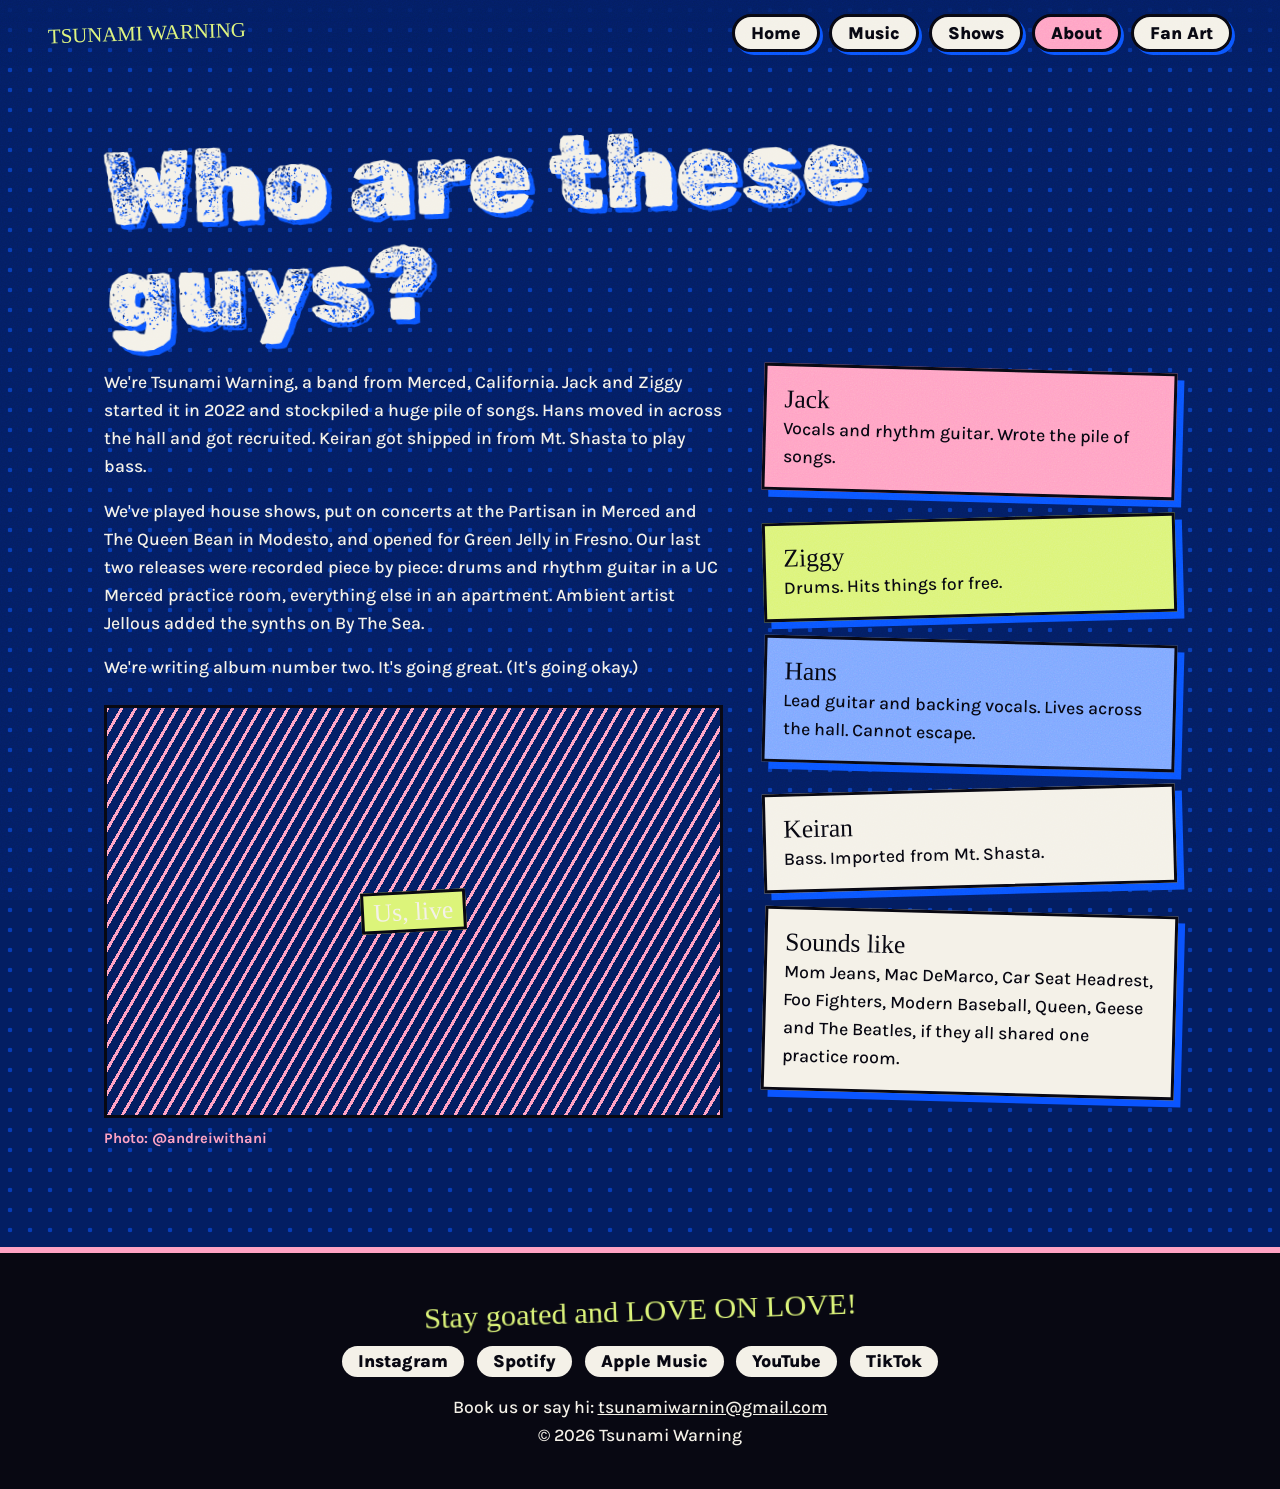
==== commit c03db370: "Add files via upload" ====
--- a/about.html
+++ b/about.html
@@ -13,7 +13,7 @@
 </head>
 <body>
 <div class="wash" aria-hidden="true"><div class="layer"></div><div class="layer"></div><div class="layer"></div></div>
-<nav><a class="brand" href="index.html">TSUNAMI WARNING</a><ul><li><a href="index.html">Home</a></li><li><a href="music.html">Music</a></li><li><a href="shows.html">Shows</a></li><li><a href="about.html" aria-current="page">About</a></li></ul></nav>
+<nav><a class="brand" href="index.html">TSUNAMI WARNING</a><ul><li><a href="index.html">Home</a></li><li><a href="music.html">Music</a></li><li><a href="shows.html">Shows</a></li><li><a href="about.html" aria-current="page">About</a></li><li><a href="fanart.html">Fan Art</a></li></ul></nav>
 <main>
 <div class="page-head"><h1 class="in" style="--r:-2deg">Who are these guys?</h1></div>
 <section class="about">
@@ -34,7 +34,7 @@
 </section>
 </main>
 <footer>
-<p class="note">stay high. we mean elevation.</p>
+<p class="note">Stay goated and LOVE ON LOVE!</p>
 <div class="links"><a href="https://www.instagram.com/tsunamiwarningtheband">Instagram</a><a href="https://open.spotify.com/artist/2QBgW9PXVuxDVkSPlu98FF">Spotify</a><a href="https://music.apple.com/us/artist/tsunami-warning/1739964219">Apple Music</a><a href="https://www.youtube.com/@TsunamiWarnin">YouTube</a><a href="https://www.tiktok.com/@tsunamiwarningtheband">TikTok</a></div>
 <p>Book us or say hi: <a href="mailto:tsunamiwarnin@gmail.com">tsunamiwarnin@gmail.com</a></p>
 <p>&copy; 2026 Tsunami Warning</p>
--- a/style.css
+++ b/style.css
@@ -100,11 +100,25 @@
 footer .links a{background:var(--paper);color:var(--ink);font-weight:800;text-decoration:none;border-radius:999px;padding:.1rem 1rem}
 footer .links a:hover{background:var(--lime)}
 
-#scare{position:fixed;inset:0;z-index:300;background:#000;display:none;place-items:center;overflow:hidden;cursor:pointer}
-#scare.on{display:grid;animation:flash .14s steps(2) 6}
-#scare svg,#scare img{width:min(90vmin,700px);height:auto;animation:lunge 1.7s ease-out forwards}
-@keyframes flash{50%{background:#7a0000}}
-@keyframes lunge{0%{transform:scale(.3)}12%{transform:scale(1.25)}30%{transform:translate(-2%,1%) scale(1.3)}45%{transform:translate(2%,-1%) scale(1.3)}60%{transform:translate(-1%,1%) scale(1.35)}100%{transform:scale(1.45)}}
+#wavesurprise{position:fixed;inset:0;z-index:300;pointer-events:none}
+#wavesurprise .wash{position:fixed}
+
+.now-playing{max-width:420px;margin:1.8rem 0 0;transform:rotate(-1.5deg)}
+.now-playing .card{padding:.6rem}
+.now-playing .tag{background:var(--lime);color:var(--ink);display:inline-block;margin-bottom:.5rem}
+.now-playing iframe{display:block;width:100%;aspect-ratio:16/9;border:0;border-radius:6px}
+
+.gallery{display:grid;grid-template-columns:repeat(auto-fit,minmax(240px,1fr));gap:2.4rem}
+.frame{position:relative;transition:transform .2s}
+.frame:nth-child(3n+1){transform:rotate(-2deg)}
+.frame:nth-child(3n+2){transform:rotate(1.6deg);box-shadow:8px 8px 0 var(--crimson)}
+.frame:nth-child(3n){transform:rotate(-1deg);box-shadow:8px 8px 0 var(--cyan,var(--lime))}
+.frame:hover{transform:rotate(0) scale(1.02)}
+.frame::before{content:"";position:absolute;top:-14px;left:50%;width:90px;height:26px;background:rgba(220,244,122,.9);border:2px solid var(--ink);transform:translateX(-50%) rotate(-4deg);z-index:2}
+.frame img{display:block;width:100%;aspect-ratio:1;object-fit:contain;background:#fff;border:3px solid var(--ink);margin-bottom:.8rem}
+.frame .credit{font-weight:800}
+.frame .credit a{color:var(--pink);text-decoration:none;border-bottom:2px dotted var(--pink)}
+.frame .credit a:hover{color:var(--lime);border-color:var(--lime)}
 
 @media(max-width:800px){.hero{grid-template-columns:1fr}.hero .logo{grid-column:1;grid-row:auto;order:-1;width:min(75%,300px);margin-bottom:1.5rem}.hero::before{display:none}}
 @media(max-width:700px){.brand{display:none}nav{justify-content:center}.about{grid-template-columns:1fr}.ticket{grid-template-columns:1fr;gap:.5rem}.ticket time{border:0;padding:0}}
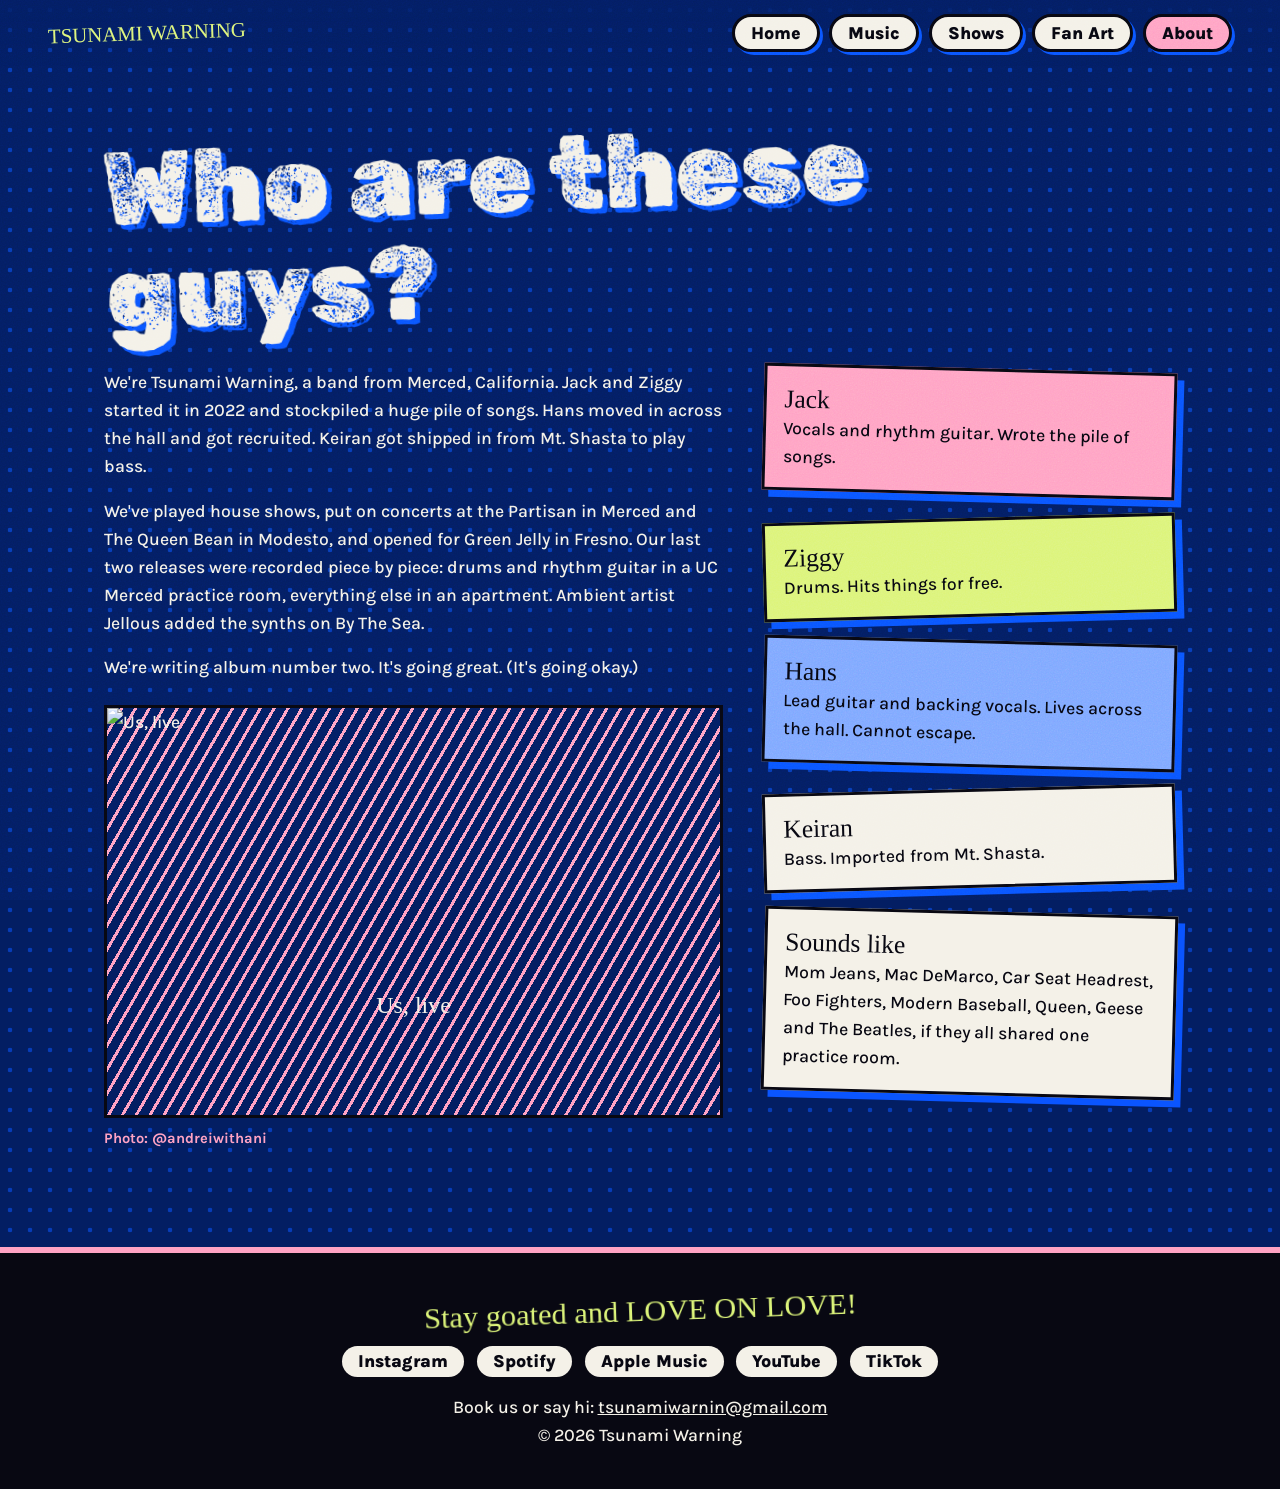
==== commit 62361c37: "Add files via upload" ====
--- a/about.html
+++ b/about.html
@@ -2,6 +2,8 @@
 <html lang="en">
 <head>
 <meta charset="utf-8">
+<script>(function(){try{if(sessionStorage.getItem('tw-wave')){document.documentElement.className+=' wave-seen'}else{sessionStorage.setItem('tw-wave','1')}}catch(e){}})();</script>
+
 <meta name="viewport" content="width=device-width, initial-scale=1">
 <title>About | Tsunami Warning</title>
 <meta name="description" content="Tsunami Warning: indie rock from Merced, CA. What do you do in a Tsunami Warning? Get as high as possible.">
@@ -13,7 +15,7 @@
 </head>
 <body>
 <div class="wash" aria-hidden="true"><div class="layer"></div><div class="layer"></div><div class="layer"></div></div>
-<nav><a class="brand" href="index.html">TSUNAMI WARNING</a><ul><li><a href="index.html">Home</a></li><li><a href="music.html">Music</a></li><li><a href="shows.html">Shows</a></li><li><a href="about.html" aria-current="page">About</a></li><li><a href="fanart.html">Fan Art</a></li></ul></nav>
+<nav><a class="brand" href="index.html">TSUNAMI WARNING</a><ul><li><a href="index.html">Home</a></li><li><a href="music.html">Music</a></li><li><a href="shows.html">Shows</a></li><li><a href="fanart.html">Fan Art</a></li><li><a href="about.html" aria-current="page">About</a></li></ul></nav>
 <main>
 <div class="page-head"><h1 class="in" style="--r:-2deg">Who are these guys?</h1></div>
 <section class="about">
@@ -21,7 +23,7 @@
 <p>We're Tsunami Warning, a band from Merced, California. Jack and Ziggy started it in 2022 and stockpiled a huge pile of songs. Hans moved in across the hall and got recruited. Keiran got shipped in from Mt. Shasta to play bass.</p>
 <p>We've played house shows, put on concerts at the Partisan in Merced and The Queen Bean in Modesto, and opened for Green Jelly in Fresno. Our last two releases were recorded piece by piece: drums and rhythm guitar in a UC Merced practice room, everything else in an apartment. Ambient artist Jellous added the synths on By The Sea.</p>
 <p>We're writing album number two. It's going great. (It's going okay.)</p>
-<div class="art wide"><span>Us, live</span><img src="images/band.jpg" alt="Us, live" loading="lazy" onerror="this.remove()"></div>
+<div class="art wide" data-label="Us, live"><img src="images/band.jpg" data-fallback="https://lh7-us.googleusercontent.com/sitesv-images-rt/[base64]w1280" alt="Us, live" loading="lazy" onerror="if(this.dataset.fallback){this.src=this.dataset.fallback;this.dataset.fallback=''}else{this.closest('.art').classList.add('noart')}"></div>
 <small class="credit">Photo: @andreiwithani</small>
 </div>
 <ul class="members">
--- a/style.css
+++ b/style.css
@@ -31,10 +31,12 @@
 nav ul a:hover{transform:translate(-2px,-2px) rotate(-3deg)}
 nav ul a[aria-current]{background:var(--pink)}
 
+html.wave-seen .wash{display:none}
+
 .hero{display:grid;grid-template-columns:1.3fr 1fr;column-gap:2rem;align-items:center;padding:clamp(1.5rem,5vw,3rem) clamp(1.2rem,5vw,4rem) 3rem;max-width:1200px;margin:auto;position:relative;isolation:isolate}
-.hero::before{content:"";position:absolute;right:6%;top:6%;width:240px;height:300px;background:repeating-linear-gradient(-60deg,var(--lime) 0 2px,transparent 2px 9px);opacity:.6;transform:rotate(14deg);z-index:-1}
 .hero>*{grid-column:1;justify-self:start}
-.hero .logo{grid-column:2;grid-row:1/span 5;justify-self:center;width:min(100%,420px);aspect-ratio:1;border-radius:50%;border:5px solid var(--ink);box-shadow:9px 9px 0 var(--crimson);animation:bob 5s ease-in-out infinite}
+.hero-right{grid-column:2;grid-row:1/span 5;display:flex;flex-direction:column;align-items:center;justify-content:center;gap:1.4rem}
+.hero .logo{width:min(80%,300px);aspect-ratio:1;border-radius:50%;border:5px solid var(--ink);box-shadow:9px 9px 0 var(--crimson);animation:bob 5s ease-in-out infinite}
 @keyframes bob{50%{translate:0 -10px}}
 .title{font:400 clamp(3rem,9vw,7.2rem)/.95 "Rubik Dirt","Permanent Marker",cursive;color:var(--paper);text-shadow:5px 5px 0 var(--royal);transform:rotate(-2deg)}
 .title span{display:block;color:var(--pink);margin-left:.3em}
@@ -62,11 +64,16 @@
 .rel{position:relative;transition:transform .2s}
 .rel:nth-child(odd){transform:rotate(-2deg)}.rel:nth-child(even){transform:rotate(1.8deg);box-shadow:7px 7px 0 var(--crimson)}
 .rel:hover{transform:rotate(0) scale(1.03)}
-.rel::before{content:"";position:absolute;top:-14px;left:50%;width:90px;height:26px;background:rgba(220,244,122,.9);border:2px solid var(--ink);transform:translateX(-50%) rotate(-4deg)}
-.art{position:relative;aspect-ratio:1;display:grid;place-items:center;text-align:center;padding:1rem;margin-bottom:.9rem;border:3px solid var(--ink);background:repeating-linear-gradient(-60deg,var(--pink) 0 3px,var(--navy) 3px 12px);font:400 1.6rem/1 "Permanent Marker",cursive}
-.art span{background:var(--lime);border:3px solid var(--ink);padding:.3rem .6rem;transform:rotate(-3deg)}
+.tape{position:absolute;top:-16px;left:50%;transform:translateX(-50%) rotate(-4deg);z-index:2;max-width:94%;padding:.25rem .9rem;border:2px solid var(--ink);font:400 1.05rem/1.1 "Permanent Marker",cursive;white-space:nowrap;overflow:hidden;text-overflow:ellipsis}
+.rel:nth-child(4n+1) .tape{background:var(--lime);color:var(--ink)}
+.rel:nth-child(4n+2) .tape{background:var(--pink);color:var(--ink)}
+.rel:nth-child(4n+3) .tape{background:var(--crimson);color:var(--paper)}
+.rel:nth-child(4n+4) .tape{background:var(--royal);color:var(--paper)}
+.art{position:relative;aspect-ratio:1;overflow:hidden;margin-bottom:.9rem;border:3px solid var(--ink);background:repeating-linear-gradient(-60deg,var(--pink) 0 3px,var(--navy) 3px 12px)}
+.art img{display:block;width:100%;height:100%;object-fit:cover}
+.art.noart{display:grid;place-items:center}
 .art.wide{aspect-ratio:3/2;margin:1.5rem 0 .3rem}
-.art img{position:absolute;inset:0;width:100%;height:100%;object-fit:cover}
+.art.noart::after{content:attr(data-label);font:400 1.5rem/1.2 "Permanent Marker",cursive;color:var(--paper);text-align:center;padding:1rem}
 .rel h3{font-size:1.4rem}.rel p{font-weight:700;opacity:.65}
 .rel .links{display:flex;gap:.6rem;margin-top:.7rem;flex-wrap:wrap}
 .vids{display:grid;grid-template-columns:repeat(auto-fit,minmax(300px,1fr));gap:2rem}
@@ -100,12 +107,9 @@
 footer .links a{background:var(--paper);color:var(--ink);font-weight:800;text-decoration:none;border-radius:999px;padding:.1rem 1rem}
 footer .links a:hover{background:var(--lime)}
 
-#wavesurprise{position:fixed;inset:0;z-index:300;pointer-events:none}
-#wavesurprise .wash{position:fixed}
-
-.now-playing{max-width:420px;margin:1.8rem 0 0;transform:rotate(-1.5deg)}
-.now-playing .card{padding:.6rem}
-.now-playing .tag{background:var(--lime);color:var(--ink);display:inline-block;margin-bottom:.5rem}
+.now-playing{position:absolute;top:.5rem;right:clamp(.5rem,4vw,2.5rem);width:min(320px,34vw);transform:rotate(5deg);z-index:4}
+.now-playing .card{padding:.5rem}
+.now-playing .tag{background:var(--lime);color:var(--ink);display:inline-block;margin-bottom:.5rem;font-size:.85rem}
 .now-playing iframe{display:block;width:100%;aspect-ratio:16/9;border:0;border-radius:6px}
 
 .gallery{display:grid;grid-template-columns:repeat(auto-fit,minmax(240px,1fr));gap:2.4rem}
@@ -120,6 +124,6 @@
 .frame .credit a{color:var(--pink);text-decoration:none;border-bottom:2px dotted var(--pink)}
 .frame .credit a:hover{color:var(--lime);border-color:var(--lime)}
 
-@media(max-width:800px){.hero{grid-template-columns:1fr}.hero .logo{grid-column:1;grid-row:auto;order:-1;width:min(75%,300px);margin-bottom:1.5rem}.hero::before{display:none}}
+@media(max-width:800px){.hero{grid-template-columns:1fr}.hero-right{grid-column:1;grid-row:auto;order:-1;margin-bottom:1rem}.hero .logo{width:min(60%,220px)}.now-playing{position:static;width:100%;max-width:360px;margin:0 auto 1.5rem;order:-2;transform:none}}
 @media(max-width:700px){.brand{display:none}nav{justify-content:center}.about{grid-template-columns:1fr}.ticket{grid-template-columns:1fr;gap:.5rem}.ticket time{border:0;padding:0}}
-@media(prefers-reduced-motion:reduce){.wash{display:none}.in{animation:none;opacity:1;transform:rotate(var(--r,0deg))}.track,.logo{animation:none}#scare.on,#scare svg,#scare img{animation:none}}
+@media(prefers-reduced-motion:reduce){.wash{display:none}.in{animation:none;opacity:1;transform:rotate(var(--r,0deg))}.track,.logo{animation:none}}
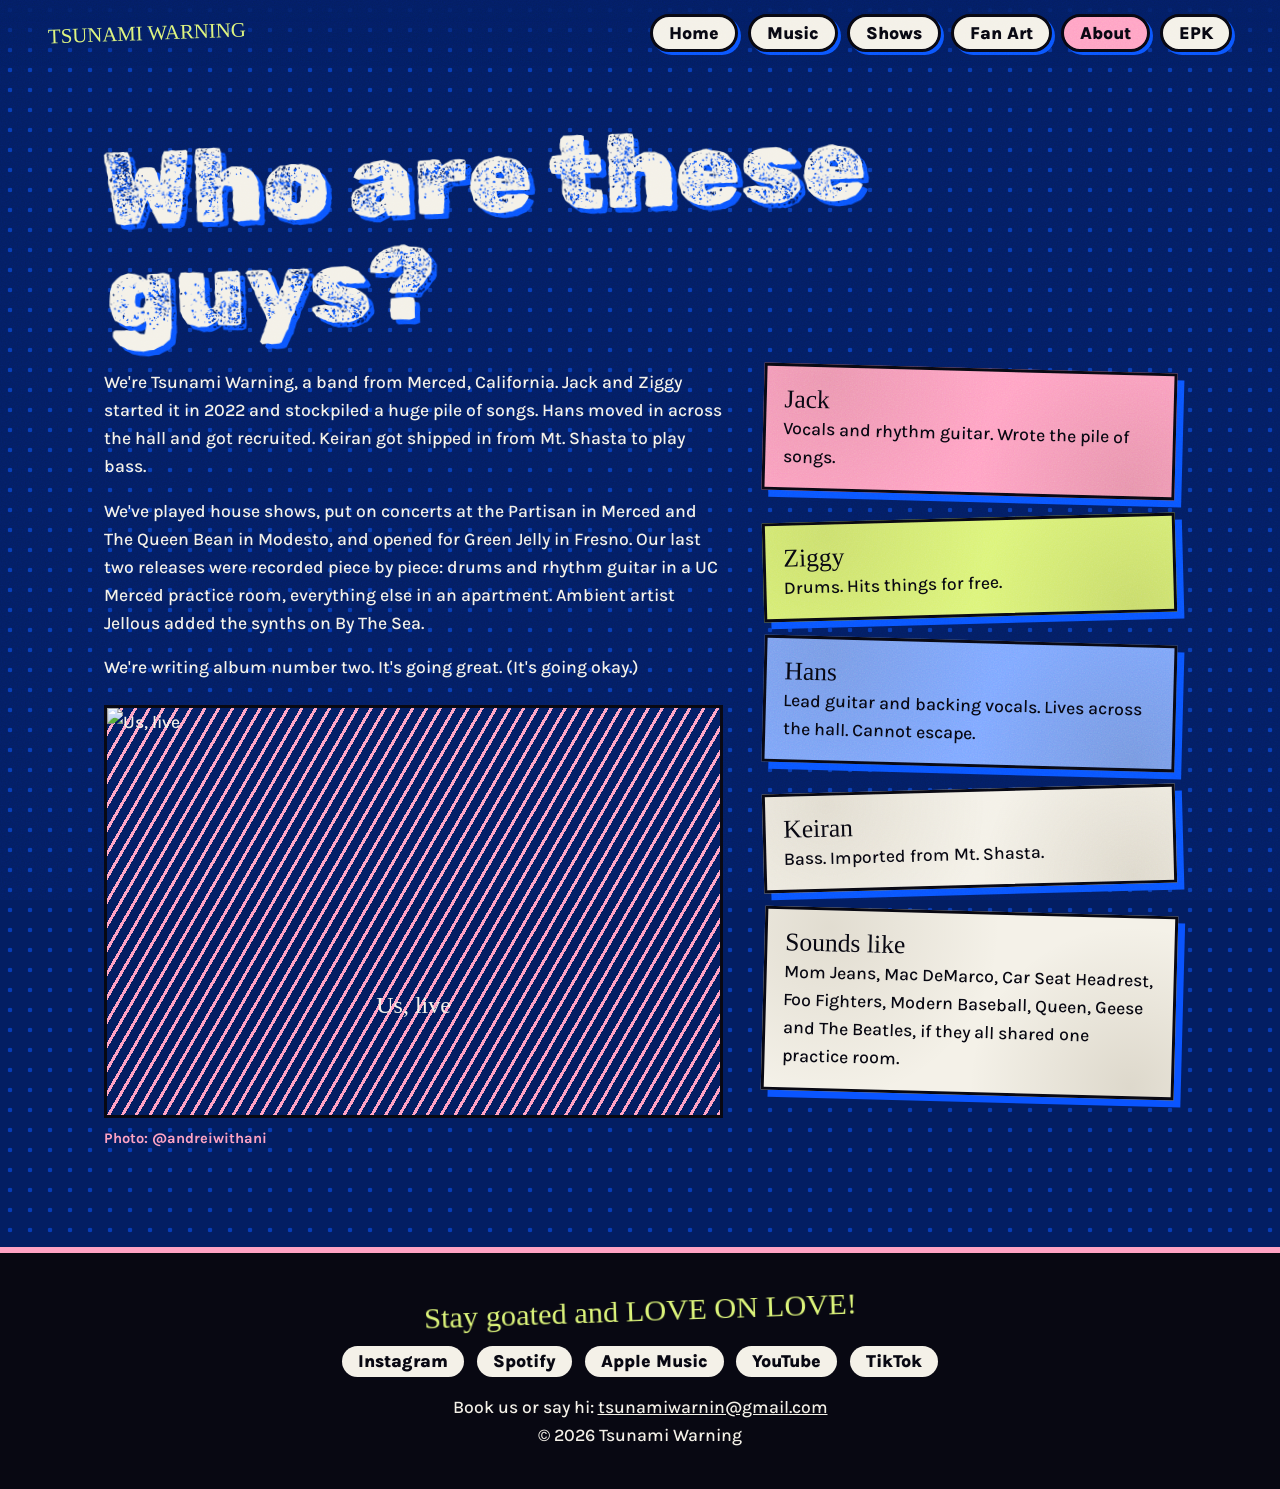
==== commit 5a6db67c: "Add files via upload" ====
--- a/about.html
+++ b/about.html
@@ -11,11 +11,12 @@
 <link rel="preconnect" href="https://fonts.gstatic.com" crossorigin>
 <link href="https://fonts.googleapis.com/css2?family=Karla:wght@500;700;800&family=Permanent+Marker&family=Rubik+Dirt&display=swap" rel="stylesheet">
 <link rel="icon" href="images/logo.png">
+<link rel="apple-touch-icon" href="images/logo.png">
 <link rel="stylesheet" href="style.css">
 </head>
 <body>
 <div class="wash" aria-hidden="true"><div class="layer"></div><div class="layer"></div><div class="layer"></div></div>
-<nav><a class="brand" href="index.html">TSUNAMI WARNING</a><ul><li><a href="index.html">Home</a></li><li><a href="music.html">Music</a></li><li><a href="shows.html">Shows</a></li><li><a href="fanart.html">Fan Art</a></li><li><a href="about.html" aria-current="page">About</a></li></ul></nav>
+<nav><a class="brand" href="index.html">TSUNAMI WARNING</a><ul><li><a href="index.html">Home</a></li><li><a href="music.html">Music</a></li><li><a href="shows.html">Shows</a></li><li><a href="fanart.html">Fan Art</a></li><li><a href="about.html" aria-current="page">About</a></li><li><a href="epk.html">EPK</a></li></ul></nav>
 <main>
 <div class="page-head"><h1 class="in" style="--r:-2deg">Who are these guys?</h1></div>
 <section class="about">
--- a/style.css
+++ b/style.css
@@ -58,7 +58,7 @@
 section{padding:2.5rem clamp(1.2rem,5vw,4rem) 3rem;max-width:1200px;margin:auto}
 h2{font-size:clamp(2rem,5vw,3.2rem);margin-bottom:1.8rem;text-shadow:3px 3px 0 var(--royal)}
 h2::after{content:"";display:block;height:14px;width:min(260px,70%);background:var(--pink);-webkit-mask:var(--wave) 0 0/90px 14px repeat-x;mask:var(--wave) 0 0/90px 14px repeat-x;margin-top:.4rem}
-.card{background:var(--paper) radial-gradient(circle at 15% 10%,rgba(60,40,0,.10),transparent 45%),radial-gradient(circle at 90% 95%,rgba(60,40,0,.12),transparent 40%);color:var(--ink);border:3px solid var(--ink);box-shadow:7px 7px 0 var(--royal);padding:1.1rem}
+.card{background:radial-gradient(circle at 15% 10%,rgba(60,40,0,.10),transparent 45%),radial-gradient(circle at 90% 95%,rgba(60,40,0,.12),transparent 40%),var(--paper);color:var(--ink);border:3px solid var(--ink);box-shadow:7px 7px 0 var(--royal);padding:1.1rem}
 
 .releases{display:grid;grid-template-columns:repeat(auto-fit,minmax(220px,1fr));gap:2.2rem}
 .rel{position:relative;transition:transform .2s}
@@ -76,9 +76,8 @@
 .art.noart::after{content:attr(data-label);font:400 1.5rem/1.2 "Permanent Marker",cursive;color:var(--paper);text-align:center;padding:1rem}
 .rel h3{font-size:1.4rem}.rel p{font-weight:700;opacity:.65}
 .rel .links{display:flex;gap:.6rem;margin-top:.7rem;flex-wrap:wrap}
-.vids{display:grid;grid-template-columns:repeat(auto-fit,minmax(300px,1fr));gap:2rem}
-.vids .card{padding:.5rem}.vids .card:nth-child(odd){transform:rotate(-1deg)}.vids .card:nth-child(even){transform:rotate(1deg);box-shadow:7px 7px 0 var(--crimson)}
-.vids iframe{display:block;width:100%;aspect-ratio:16/9;border:0}
+.vids-wide{padding:.6rem}
+.vids-wide iframe{display:block;width:100%;height:clamp(360px,52vw,560px);border:0}
 
 .search{display:flex;flex-wrap:wrap;align-items:center;gap:.8rem 1.2rem;margin-bottom:2rem}
 .search label{color:var(--lime)}
@@ -107,7 +106,7 @@
 footer .links a{background:var(--paper);color:var(--ink);font-weight:800;text-decoration:none;border-radius:999px;padding:.1rem 1rem}
 footer .links a:hover{background:var(--lime)}
 
-.now-playing{position:absolute;top:.5rem;right:clamp(.5rem,4vw,2.5rem);width:min(320px,34vw);transform:rotate(5deg);z-index:4}
+.now-playing{position:absolute;top:.5rem;right:clamp(.5rem,3vw,2rem);width:min(420px,42vw);transform:rotate(5deg);z-index:4}
 .now-playing .card{padding:.5rem}
 .now-playing .tag{background:var(--lime);color:var(--ink);display:inline-block;margin-bottom:.5rem;font-size:.85rem}
 .now-playing iframe{display:block;width:100%;aspect-ratio:16/9;border:0;border-radius:6px}
@@ -124,6 +123,60 @@
 .frame .credit a{color:var(--pink);text-decoration:none;border-bottom:2px dotted var(--pink)}
 .frame .credit a:hover{color:var(--lime);border-color:var(--lime)}
 
-@media(max-width:800px){.hero{grid-template-columns:1fr}.hero-right{grid-column:1;grid-row:auto;order:-1;margin-bottom:1rem}.hero .logo{width:min(60%,220px)}.now-playing{position:static;width:100%;max-width:360px;margin:0 auto 1.5rem;order:-2;transform:none}}
+/* secret video player (shows page) */
+button.btn{font-family:inherit;line-height:1.6;cursor:pointer}
+.player{margin:auto;padding:0;border:0;background:none;color:inherit;overflow:visible;width:min(92vw,880px);max-width:none}
+.player::backdrop{background:rgba(3,30,99,.9)}
+.player .card{position:relative;padding:1.4rem 1rem 1.1rem;box-shadow:9px 9px 0 var(--crimson)}
+.player .tape{background:var(--lime);color:var(--ink)}
+.player video,.player iframe{display:block;margin:.4rem auto 0;max-width:100%;max-height:70vh;background:#000;border:3px solid var(--ink)}
+.player video{width:100%;aspect-ratio:16/9}
+.player iframe{width:100%;height:auto;aspect-ratio:16/9}
+.player .note{display:block;font-size:1.15rem;margin:.8rem 0 0;color:var(--crimson)}
+.player .btn{margin-top:.9rem}
+
+/* EPK page */
+.facts{position:relative;background-color:var(--pink);transform:rotate(1.5deg)}
+.facts .tape{background:var(--lime);color:var(--ink)}
+.facts dl{margin-top:.8rem}
+.facts dt{font:400 1.15rem/1.2 "Permanent Marker",cursive}
+.facts dd{font-weight:700;margin-bottom:.8rem}
+.facts dd:last-child{margin-bottom:0}
+.members.lineup{grid-template-columns:repeat(auto-fit,minmax(210px,1fr))}
+.discog{list-style:none;padding:0;display:grid;grid-template-columns:repeat(auto-fit,minmax(250px,1fr));gap:1.8rem}
+.discog li:nth-child(odd){transform:rotate(-1.2deg)}
+.discog li:nth-child(even){transform:rotate(1.2deg);box-shadow:7px 7px 0 var(--crimson)}
+.discog b{font:400 1.4rem/1.1 "Permanent Marker",cursive;display:block}
+.discog span{display:block;font-weight:700;opacity:.65}
+.discog p{margin-top:.5rem;font-size:1rem;line-height:1.4}
+.discog .links{display:flex;gap:.6rem;margin-top:.8rem;flex-wrap:wrap}
+.shots{display:grid;grid-template-columns:repeat(auto-fit,minmax(min(100%,400px),1fr));gap:2.2rem}
+.shots.plots{grid-template-columns:repeat(auto-fit,minmax(min(100%,260px),1fr))}
+.shot{position:relative}
+.shot::before{content:"";position:absolute;top:-14px;left:50%;width:90px;height:26px;background:rgba(220,244,122,.9);border:2px solid var(--ink);transform:translateX(-50%) rotate(-4deg);z-index:2}
+.shot:nth-child(odd){transform:rotate(-1.5deg)}
+.shot:nth-child(even){transform:rotate(1.2deg);box-shadow:7px 7px 0 var(--crimson)}
+.shot a{display:block}
+.shot .art{margin:0;aspect-ratio:3/2}
+.shot figcaption{font-weight:800;margin-top:.7rem}
+.plots .art{aspect-ratio:4/3}
+.plots .art:not(.noart){background:#fff}
+.plots img{object-fit:contain}
+.played{display:grid;grid-template-columns:repeat(auto-fit,minmax(260px,1fr));gap:2rem}
+.played .card:nth-child(odd){transform:rotate(-1deg)}
+.played .card:nth-child(even){transform:rotate(1deg);box-shadow:7px 7px 0 var(--crimson)}
+.played h3{font-size:1.5rem;margin-bottom:.6rem}
+.played ul{padding-left:1.2rem}
+.played li+li{margin-top:.3rem}
+.chips{list-style:none;padding:0;display:flex;flex-wrap:wrap;gap:.8rem}
+.chips li{background:var(--paper);color:var(--ink);border:3px solid var(--ink);border-radius:999px;box-shadow:3px 3px 0 var(--royal);padding:.1rem 1rem;font-weight:800}
+.chips li:nth-child(3n+2){box-shadow:3px 3px 0 var(--pink)}
+.chips li:nth-child(3n){box-shadow:3px 3px 0 var(--crimson)}
+.book{background-color:var(--lime);text-align:center;padding:2rem 1.5rem;transform:rotate(-1deg)}
+.book .note{color:var(--crimson);margin-bottom:.6rem}
+.book p{font-weight:700}
+.book p+p{margin-top:1rem}
+
+@media(max-width:800px){.hero{grid-template-columns:1fr}.hero-right{grid-column:1;grid-row:auto;order:-1;margin-bottom:1rem}.hero .logo{width:min(60%,220px)}.now-playing{position:static;width:100%;max-width:420px;margin:0 auto 1.5rem;order:-2;transform:none}}
 @media(max-width:700px){.brand{display:none}nav{justify-content:center}.about{grid-template-columns:1fr}.ticket{grid-template-columns:1fr;gap:.5rem}.ticket time{border:0;padding:0}}
 @media(prefers-reduced-motion:reduce){.wash{display:none}.in{animation:none;opacity:1;transform:rotate(var(--r,0deg))}.track,.logo{animation:none}}
